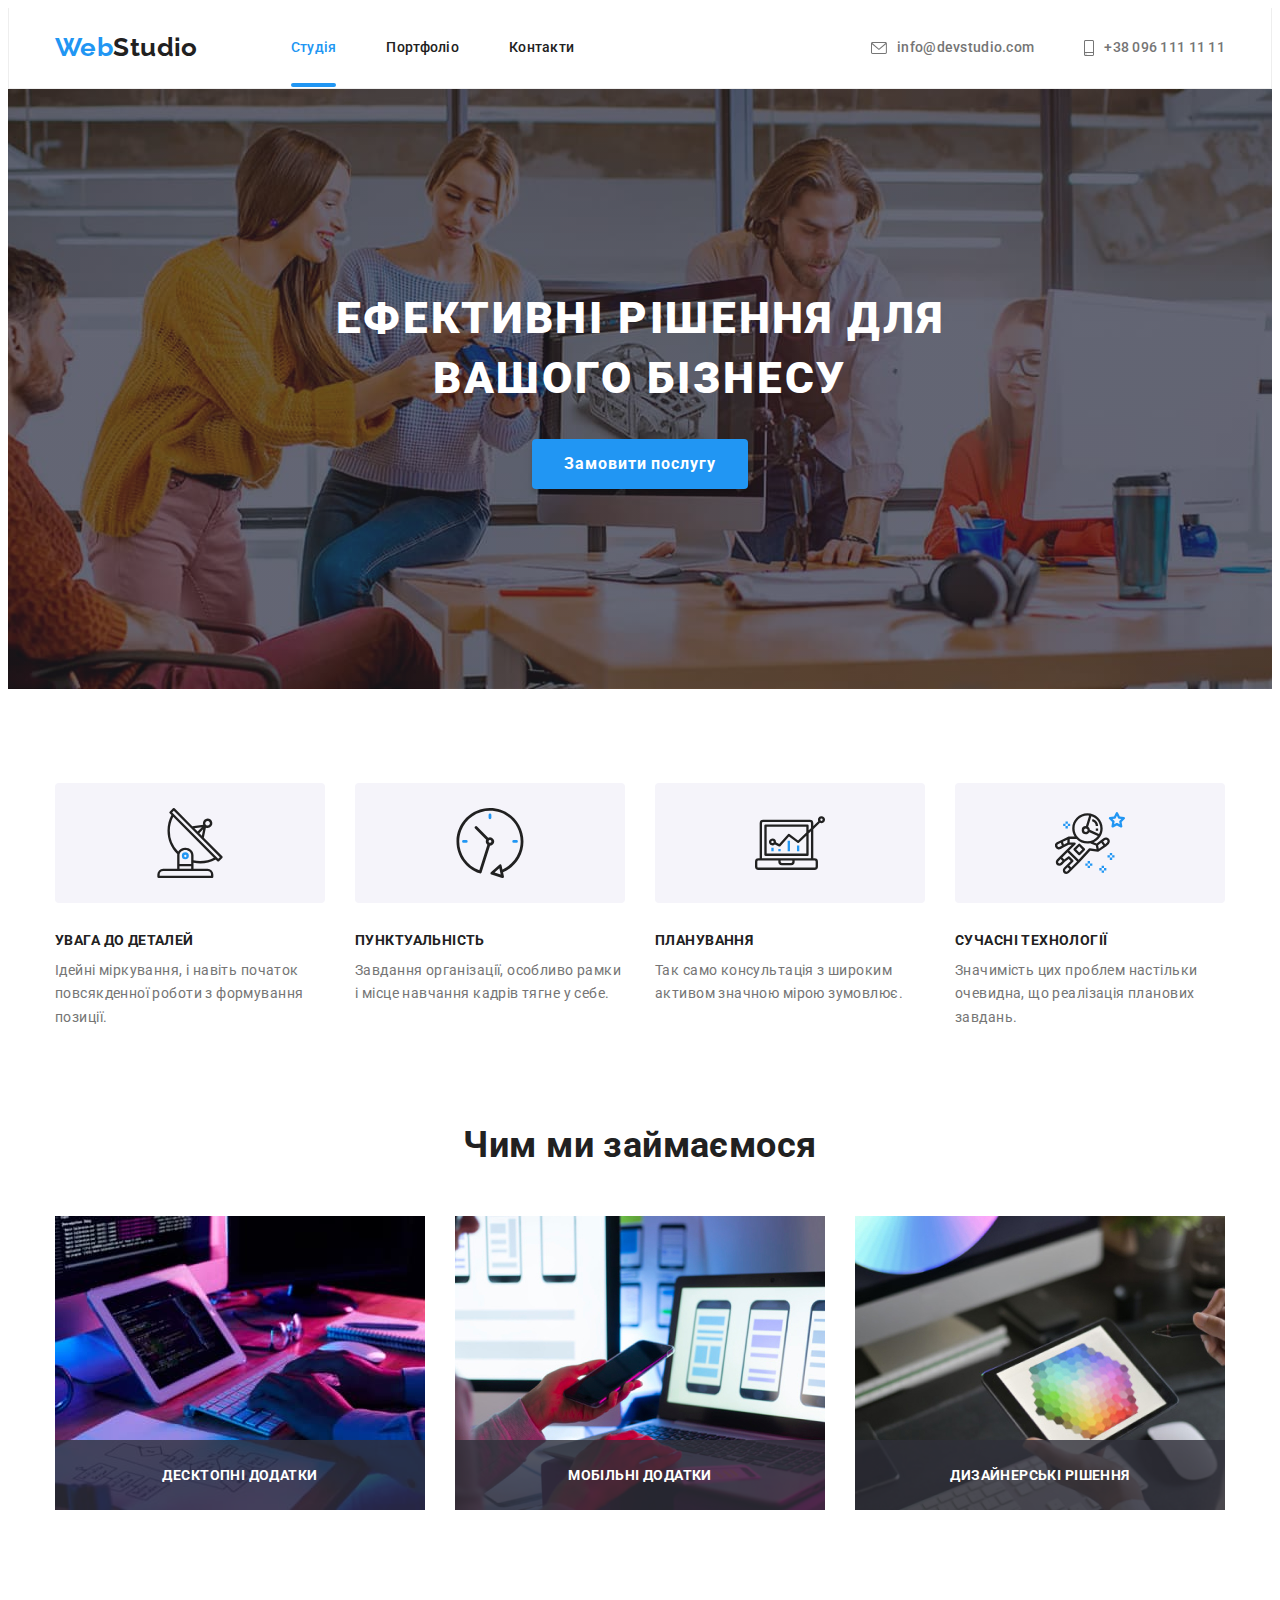
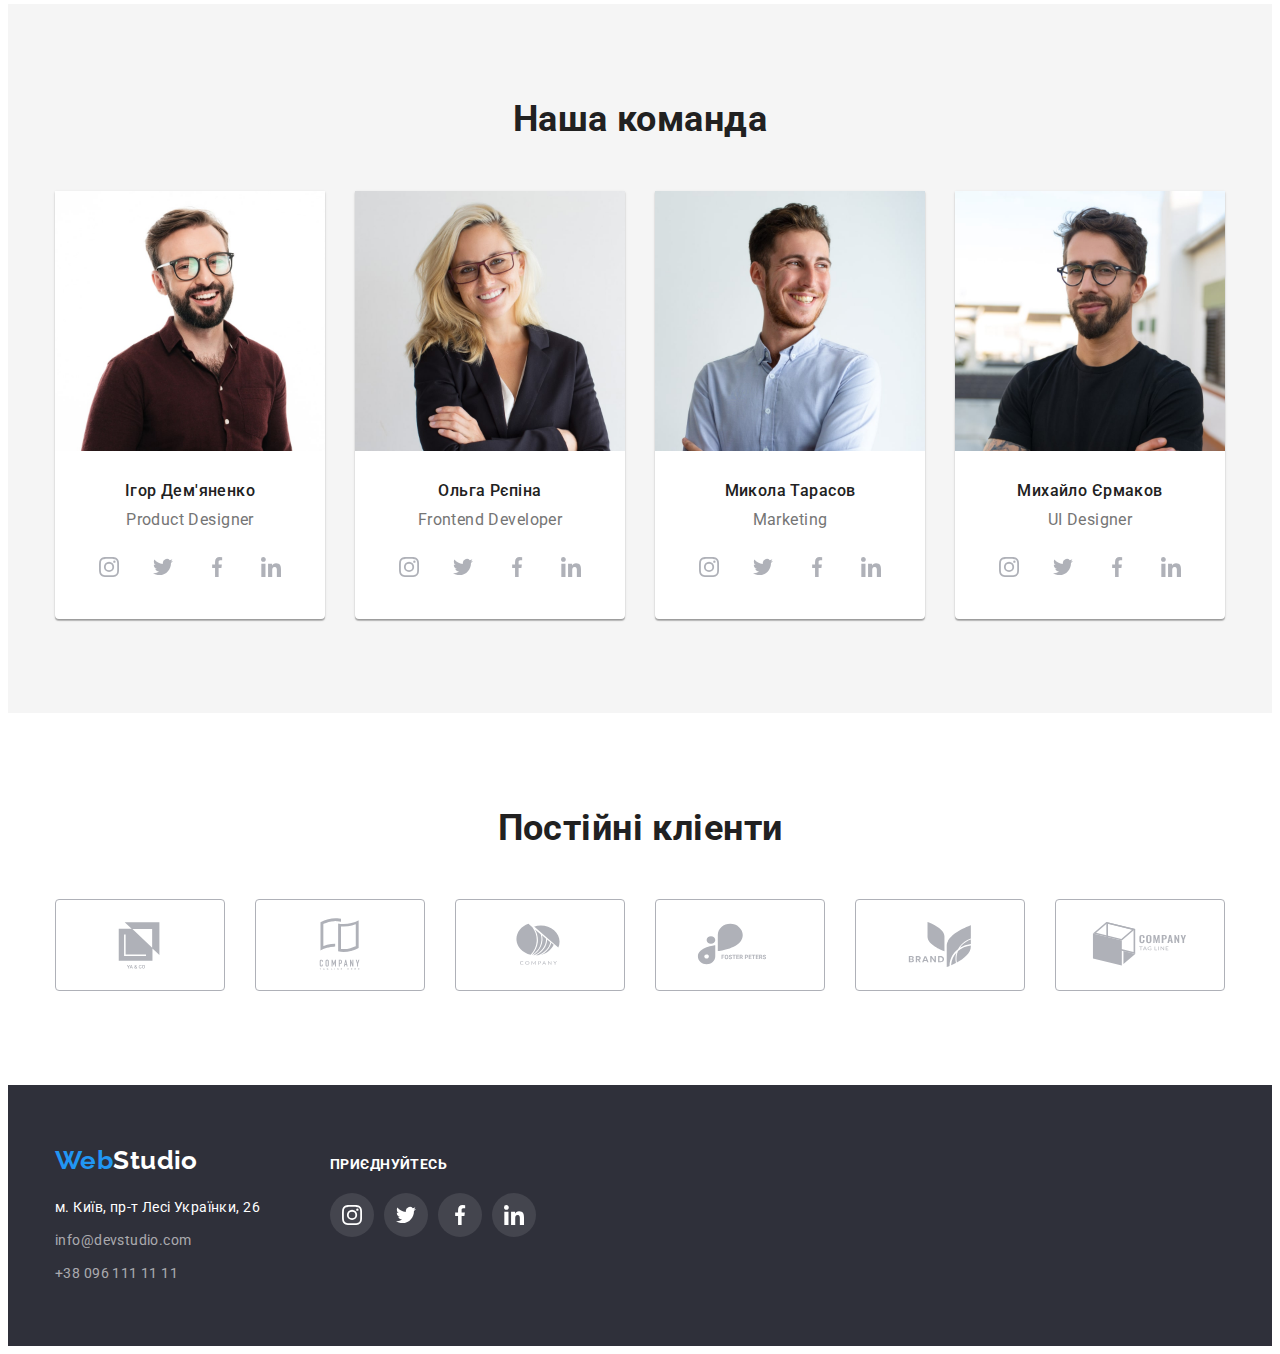
==== index.html @ e3853c9b "add new file" ====
<!DOCTYPE html>
<html lang="uk">
  <head>
    <meta charset="UTF-8" />
    <meta http-equiv="X-UA-Compatible" content="IE=edge" />
    <meta name="viewport" content="width=device-width, initial-scale=1.0" />
    <title>Студія</title>

    <!-- front famaly -->
    <link
      href="https://fonts.googleapis.com/css2?family=Raleway:wght@700&family=Roboto:wght@400;500;700;900&display=swap"
      rel="stylesheet"
    />

    <!-- normalize -->
    <link
      rel="stylesheet"
      href="https://cdnjs.cloudflare.com/ajax/libs/modern-normalize/1.1.0/modern-normalize.min.css"
      integrity="sha512-wpPYUAdjBVSE4KJnH1VR1HeZfpl1ub8YT/NKx4PuQ5NmX2tKuGu6U/JRp5y+Y8XG2tV+wKQpNHVUX03MfMFn9Q=="
      crossorigin="anonymous"
      referrerpolicy="no-referrer"
    />

    <!-- style -->
    <link rel="stylesheet" href="./css/style.css" />
  </head>

  <body>
    <!--Header section-->
    <header class="header">
      <div class="container contact-container">
        <nav class="menu-nav">
          <a class="header-logo-text link" href="./index.html" lang="en"><span>Web</span>Studio</a>
          <ul class="header-list list">
            <li class="header-item">
              <a class="header-link current link" href="./index.html">Студія</a>
            </li>
            <li class="header-item">
              <a class="header-link link" href="./portfolio.html">Портфоліо</a>
            </li>
            <li class="header-item">
              <a class="header-link link" href="">Контакти</a>
            </li>
          </ul>
        </nav>
        <!-- Contact -->
        <ul class="contacts-list list">
          <li class="сontact-item">
            <a class="сontact-link link" href="mailto:info@devstudio.com">
              <svg class="contacts-icon" width="16" height="12">
                <use href="./images/icons.svg#icon-envelope"></use>
              </svg>
              info@devstudio.com</a
            >
          </li>
          <li class="сontact-item">
            <a class="сontact-link link" href="tel:+380961111111">
              <svg class="contacts-icon" width="10" height="16">
                <use href="./images/icons.svg#icon-smartphone"></use>
              </svg>
              +38 096 111 11 11</a
            >
          </li>
        </ul>
      </div>
    </header>

    <!--Main section-->
    <main>
      <section class="hero section">
        <div class="container">
          <h1 class="hero-title">Ефективні рішення для вашого бізнесу</h1>
          <button class="hero-btn button" type="button" data-modal-open>Замовити послугу</button>
          <div class="backdrop is-hidden" data-modal>
            <div class="modal">
              <p></p>
              <button class="btn-close-modal" data-modal-close>
                <svg class="modal-close-icon" width="18" height="18">
                  <use href="./images/icons.svg#icon-close"></use>
                </svg>
              </button>
            </div>
          </div>
        </div>
      </section>

      <!--Our Advantage-->
      <section class="about section">
        <div class="container">
          <h2 class="visually-hidden">Наші переваги</h2>
          <ul class="about-list list">
            <li class="about-item">
              <div class="about-visual">
                <svg class="about-icon" width="70" height="70">
                  <use href="./images/icons.svg#icon-antenna"></use>
                </svg>
              </div>

              <div class="about-description">
                <h3 class="about-title">УВАГА ДО ДЕТАЛЕЙ</h3>
                <p class="about-text">
                  Ідейні міркування, і навіть початок повсякденної роботи з формування позиції.
                </p>
              </div>
            </li>

            <li class="about-item">
              <div class="about-visual">
                <svg class="about-icon" width="70" height="70">
                  <use href="./images/icons.svg#icon-clock"></use>
                </svg>
              </div>

              <div class="about-description">
                <h3 class="about-title">ПУНКТУАЛЬНІСТЬ</h3>
                <p class="about-text">
                  Завдання організації, особливо рамки і місце навчання кадрів тягне у себе.
                </p>
              </div>
            </li>

            <li class="about-item">
              <div class="about-visual">
                <svg class="about-icon" width="70" height="70">
                  <use href="./images/icons.svg#icon-diagram"></use>
                </svg>
              </div>

              <div class="about-description">
                <h3 class="about-title">ПЛАНУВАННЯ</h3>
                <p class="about-text">
                  Так само консультація з широким активом значною мірою зумовлює.
                </p>
              </div>
            </li>

            <li class="about-item">
              <div class="about-visual">
                <svg class="about-icon" width="70" height="70">
                  <use href="./images/icons.svg#icon-astronaut"></use>
                </svg>
              </div>
              <div class="about-description">
                <h3 class="about-title">СУЧАСНІ ТЕХНОЛОГІЇ</h3>
                <p class="about-text">
                  Значимість цих проблем настільки очевидна, що реалізація планових завдань.
                </p>
              </div>
            </li>
          </ul>
        </div>
      </section>

      <!--Our Work-->
      <section class="work section">
        <div class="container">
          <h2 class="section-title">Чим ми займаємося</h2>
          <ul class="work-list list">
            <li class="work-item">
              <div class="work-container">
                <img src="./images/img.jpg" alt="workpictures" width="370" height="294" />
                <div class="label">
                  <p class="label-text">ДЕСКТОПНІ ДОДАТКИ</p>
                </div>
              </div>
            </li>
            <li class="work-item">
              <div class="work-container">
                <img src="./images/img-1.jpg" alt="workpictures" width="370" height="294" />
                <div class="label">
                  <p class="label-text">МОБІЛЬНІ ДОДАТКИ</p>
                </div>
              </div>
            </li>
            <li class="work-item">
              <div class="work-container">
                <img src="./images/img-2.jpg" alt="workpictures" width="370" height="294" />
                <div class="label">
                  <p class="label-text">ДИЗАЙНЕРСЬКІ РІШЕННЯ</p>
                </div>
              </div>
            </li>
          </ul>
        </div>
      </section>

      <!--Our Team-->
      <section class="team section">
        <div class="container">
          <h2 class="section-title">Наша команда</h2>
          <ul class="team-list list">
            <li class="team-item">
              <img src="./team/team-1-min.jpg" alt="Ігор Дем'яненко" width="270" height="260" />
              <div class="members">
                <h3 class="team-title">Ігор Дем'яненко</h3>
                <p class="team-text" lang="en">Product Designer</p>
                <ul class="team-social-list list">
                  <li class="team-social-item">
                    <a class="team-social-link" href="">
                      <svg class="team-social-icon" width="20" height="20">
                        <use href="./images/icons.svg#icon-instagram"></use></svg
                    ></a>
                  </li>
                  <li class="team-social-item">
                    <a class="team-social-link" href="">
                      <svg class="team-social-icon" width="20" height="20">
                        <use href="./images/icons.svg#icon-twitter"></use>
                      </svg>
                    </a>
                  </li>
                  <li class="team-social-item">
                    <a class="team-social-link" href="">
                      <svg class="team-social-icon" width="20" height="20">
                        <use href="./images/icons.svg#icon-facebook"></use>
                      </svg>
                    </a>
                  </li>
                  <li class="team-social-item">
                    <a class="team-social-link" href="">
                      <svg class="team-social-icon" width="20" height="20">
                        <use href="./images/icons.svg#icon-linkedin"></use>
                      </svg>
                    </a>
                  </li>
                </ul>
              </div>
            </li>

            <li class="team-item">
              <img src="./team/team-2-min.jpg" alt="Ольга Рєпіна" width="270" height="260" />
              <div class="members">
                <h3 class="team-title">Ольга Рєпіна</h3>
                <p class="team-text" lang="en">Frontend Developer</p>
                <ul class="team-social-list list">
                  <li class="team-social-item">
                    <a class="team-social-link" href="">
                      <svg class="team-social-icon" width="20" height="20">
                        <use href="./images/icons.svg#icon-instagram"></use></svg
                    ></a>
                  </li>
                  <li class="team-social-item">
                    <a class="team-social-link" href="">
                      <svg class="team-social-icon" width="20" height="20">
                        <use href="./images/icons.svg#icon-twitter"></use>
                      </svg>
                    </a>
                  </li>
                  <li class="team-social-item">
                    <a class="team-social-link" href="">
                      <svg class="team-social-icon" width="20" height="20">
                        <use href="./images/icons.svg#icon-facebook"></use>
                      </svg>
                    </a>
                  </li>
                  <li class="team-social-item">
                    <a class="team-social-link" href="">
                      <svg class="team-social-icon" width="20" height="20">
                        <use href="./images/icons.svg#icon-linkedin"></use>
                      </svg>
                    </a>
                  </li>
                </ul>
              </div>
            </li>

            <li class="team-item">
              <img src="./team/team-3-min.jpg" alt="Микола Тарасов" width="270" height="260" />
              <div class="members">
                <h3 class="team-title">Микола Тарасов</h3>
                <p class="team-text" lang="en">Marketing</p>
                <ul class="team-social-list list">
                  <li class="team-social-item">
                    <a class="team-social-link" href="">
                      <svg class="team-social-icon" width="20" height="20">
                        <use href="./images/icons.svg#icon-instagram"></use></svg
                    ></a>
                  </li>
                  <li class="team-social-item">
                    <a class="team-social-link" href="">
                      <svg class="team-social-icon" width="20" height="20">
                        <use href="./images/icons.svg#icon-twitter"></use>
                      </svg>
                    </a>
                  </li>
                  <li class="team-social-item">
                    <a class="team-social-link" href="">
                      <svg class="team-social-icon" width="20" height="20">
                        <use href="./images/icons.svg#icon-facebook"></use>
                      </svg>
                    </a>
                  </li>
                  <li class="team-social-item">
                    <a class="team-social-link" href="">
                      <svg class="team-social-icon" width="20" height="20">
                        <use href="./images/icons.svg#icon-linkedin"></use>
                      </svg>
                    </a>
                  </li>
                </ul>
              </div>
            </li>

            <li class="team-item">
              <img src="./team/team-4-min.jpg" alt="Михайло Єрмаков" width="270" height="260" />
              <div class="members">
                <h3 class="team-title">Михайло Єрмаков</h3>
                <p class="team-text" lang="en">UI Designer</p>
                <ul class="team-social-list list">
                  <li class="team-social-item">
                    <a class="team-social-link" href="">
                      <svg class="team-social-icon" width="20" height="20">
                        <use href="./images/icons.svg#icon-instagram"></use></svg
                    ></a>
                  </li>
                  <li class="team-social-item">
                    <a class="team-social-link" href="">
                      <svg class="team-social-icon" width="20" height="20">
                        <use href="./images/icons.svg#icon-twitter"></use>
                      </svg>
                    </a>
                  </li>
                  <li class="team-social-item">
                    <a class="team-social-link" href="">
                      <svg class="team-social-icon" width="20" height="20">
                        <use href="./images/icons.svg#icon-facebook"></use>
                      </svg>
                    </a>
                  </li>
                  <li class="team-social-item">
                    <a class="team-social-link" href="">
                      <svg class="team-social-icon" width="20" height="20">
                        <use href="./images/icons.svg#icon-linkedin"></use>
                      </svg>
                    </a>
                  </li>
                </ul>
              </div>
            </li>
          </ul>
        </div>
      </section>

      <!-- Our regular clients-->
      <section class="clients section">
        <div class="container">
          <h2 class="section-title">Постійні кліенти</h2>
          <ul class="clients-list list">
            <li class="clients-item">
              <a class="clients-link" href="">
                <svg class="clients-icon" width="106" height="60">
                  <use href="./images/icons.svg#icon-Logo"></use>
                </svg>
              </a>
            </li>

            <li class="clients-item">
              <a class="clients-link" href="">
                <svg class="clients-icon" width="106" height="60">
                  <use href="./images/icons.svg#icon-Logo1"></use>
                </svg>
              </a>
            </li>
            <li class="clients-item">
              <a class="clients-link" href="">
                <svg class="clients-icon" width="106" height="60">
                  <use href="./images/icons.svg#icon-Logo2"></use>
                </svg>
              </a>
            </li>
            <li class="clients-item">
              <a class="clients-link" href="">
                <svg class="clients-icon" width="106" height="60">
                  <use href="./images/icons.svg#icon-Logo3"></use>
                </svg>
              </a>
            </li>
            <li class="clients-item">
              <a class="clients-link" href="">
                <svg class="clients-icon" width="106" height="60">
                  <use href="./images/icons.svg#icon-Logo4"></use>
                </svg>
              </a>
            </li>
            <li class="clients-item">
              <a class="clients-link" href="">
                <svg class="clients-icon" width="106" height="60">
                  <use href="./images/icons.svg#icon-Logo5"></use>
                </svg>
              </a>
            </li>
          </ul>
        </div>
      </section>
    </main>
    <!--Footer-->
    <footer class="footer">
      <!-- Логотип сайту -->
      <div class="container flex-block">
        <div>
          <a class="logo-footer link" href="./index.html"
            >Web<span class="logo-footer-part">Studio</span></a
          >
          <address class="footer-address">
            <!-- Контактна інформація -->
            <ul class="footer-contact-list list">
              <li class="contact-item">
                <p class="address">м. Київ, пр-т Лесі Українки, 26</p>
              </li>
              <li class="contact-item">
                <a class="footer-mail link" href="mailto:info@devstudio.com">info@devstudio.com</a>
              </li>
              <li class="contact-item">
                <a class="footer-tel link" href="tel:+380961111111">+38 096 111 11 11</a>
              </li>
            </ul>
          </address>
        </div>

        <!-- Footer Sign up -->

        <div class="footer-social">
          <p class="footer-social-title">ПРИЄДНУЙТЕСЬ</p>
          <ul class="footer-social-list list">
            <li class="footer-social-item">
              <a class="footer-social-link" href="">
                <svg class="footer-social-icon" width="20" height="20">
                  <use href="./images/icons.svg#icon-instagram"></use>
                </svg>
              </a>
            </li>

            <li class="footer-social-item">
              <a class="footer-social-link" href="">
                <svg class="footer-social-icon" width="20" height="20">
                  <use href="./images/icons.svg#icon-twitter"></use>
                </svg>
              </a>
            </li>

            <li class="footer-social-item">
              <a class="footer-social-link" href="">
                <svg class="footer-social-icon" width="20" height="20">
                  <use href="./images/icons.svg#icon-facebook"></use>
                </svg>
              </a>
            </li>

            <li class="footer-social-item">
              <a class="footer-social-link" href="">
                <svg class="footer-social-icon" width="20" height="20">
                  <use href="./images/icons.svg#icon-linkedin"></use>
                </svg>
              </a>
            </li>
          </ul>
        </div>
      </div>
    </footer>
    <!-- Java script modal window -->
    <script src="./js/modal.js"></script>
  </body>
</html>
---- css/style.css ----
:root {
  --primary-text-color: #757575;
  --title-text-color: #212121;
  --accent-color: #2196f3;
  --white-color: #ffffff;
  --background-color: #ffffff;
  --background-color-hero-footer: #2f303a;
  --background-color-second: #f5f5f5;
  --team-background-color: #f5f4fa;
  --main-sprite-color: #afb1b8;
  --portfolio-border: #eeeeee;
}
body {
  font-family: Roboto, sans-serif;
  color: var(--title-text-color);
  background-color: var(--background-color);
  letter-spacing: 0.03em;
  font-size: 14px;
}
/* reset */
html {
  box-sizing: border-box;
}
*,
*::after,
*::before {
  box-sizing: inherit;
}
/* Cтилі для обнулення верхніх відступів у елементів */
h1,
h2,
h3,
h4,
h5,
h6,
p {
  margin: 0;
}

/* Клас для онулення базових властивостей (ul) */
ul,
ol {
  list-style: none;
  padding-left: 0;
  margin: 0;
}

/* Класс для онулення базовых властивостей у силці(а) */
a {
  text-decoration: none;
  color: inherit;
}

/* Властивості для коректного відображення картинок */
img {
  display: block;
  max-width: 100%;
  height: auto;
}

/* Властивості для онуленя у крсива у адрес */

address {
  font-style: normal;
}
/* Container */
.container {
  width: 1200px;
  margin: 0 auto;
  padding: 0 15px;
}
/* Кнопка   */
span {
  color: var(--accent-color);
}

.visually-hidden {
  position: absolute;
  white-space: nowrap;
  width: 1px;
  height: 1px;
  overflow: hidden;
  border: 0;
  padding: 0;
  clip: rect(0 0 0 0);
  clip-path: inset(50%);
  margin: -1px;
}

/* Властивості для класу Section */

.section {
  padding-top: 94px;
  padding-bottom: 94px;
}

/* Dластивості для класу Footer */
.footer {
  padding-top: 60px;
  padding-bottom: 60px;
  background-color: var(--background-color-hero-footer);
}

/* ------------HEADER--------------- */

.header-list {
  display: flex;
}
.header-list:first-child {
  padding-right: 0;
}

.header-list list {
  margin-right: 50px;
}

/* --------------logo----------------- */
.header {
  background: var(--background-color);
  border-left: 1px solid #eeeeee;
  border-right: 1px solid #eeeeee;
  border-bottom: 1px solid #eeeeee;
}

.header-logo-text {
  display: block;
  padding-top: 24px;
  padding-bottom: 25px;
  margin-right: 93px;
  color: var(--title-text-color);
  font-family: Raleway, sans-serif;
  font-weight: 700;
  font-size: 26px;
  line-height: 1.19;
  text-decoration: none;
}
.header-logo:hover {
  color: var(--accent-color);
}
/*----------------Site nav--------------  */

.menu-nav {
  color: var(--title-text-color);
}

.menu-nav,
.header-list {
  display: flex;
  align-items: center;
}
.header-list {
  display: flex;
  gap: 50px;
}

.header-link {
  position: relative;
  font-weight: 500;
  line-height: 1.14;
  letter-spacing: 0.02em;
  color: var(--title-text-color);
  transition: color 250ms cubic-bezier(0.4, 0, 0.2, 1);
}

.header-list,
.header-link:hover,
.header-list,
.header-link:focus {
  color: var(--accent-color);
}

.header-link.current::after {
  display: block;
  content: '';
  position: absolute;
  left: 0;
  bottom: 0;
  width: 100%;
  height: 4px;
  border-radius: 2px;
  background-color: var(--accent-color);
  transform: translateY(32px);
  color: var(--accent-color);
  line-height: 1.14;
  font-weight: 500;
  letter-spacing: 0.02em;
}

.current {
  color: var(--accent-color);
}

.header-list,
.header-link.current:hover,
.header-list,
.header-link.current:focus {
  color: var(--accent-color);
}

/* --------Contact------------ */
.contact-container {
  display: flex;
}

.contacts-list {
  display: flex;
  align-items: center;
  justify-content: center;
  margin-left: auto;
  gap: 50px;
}

.сontact-link {
  display: flex;
  align-items: center;
  justify-content: center;
  margin: auto;
  color: var(--primary-text-color);
  font-weight: 500;
  line-height: 1.14;
  letter-spacing: 0.02em;
  transition: color 250ms cubic-bezier(0.4, 0, 0.2, 1);
}
.contacts-list,
.сontact-link:hover,
.contacts-list,
.сontact-link:focus {
  color: var(--accent-color);
}

.contacts-icon {
  margin-right: 10px;
  fill: currentColor;
}

/* -----------------HERO------------- */
.hero {
  background-color: var(--background-color-hero-footer);
  text-align: center;
  padding-top: 200px;
  padding-bottom: 200px;
  background-image: linear-gradient(rgba(47, 48, 58, 0.4), rgba(47, 48, 58, 0.4)),
    url(../images/bg-img.jpg);
  background-repeat: no-repeat;
  background-position: center;
  background-size: cover;
  max-width: 1600px;
  margin-left: auto;
  margin-right: auto;
}

.is-hidden {
  visibility: hidden;
  opacity: 0;
  pointer-events: none;
}
.backdrop.is-hidden .modal {
  transform: translate(-50%, -50%) scaleY(0);
}
.backdrop {
  position: fixed;
  top: 0;
  left: 0;
  width: 100%;
  height: 100%;
  background-color: rgba(0, 0, 0, 0.2);
  transition: opacity 300ms linear, visibility 300ms linear;
}

.modal {
  position: absolute;
  top: 50%;
  left: 50%;
  min-height: 500px;
  min-width: 521px;
  padding: 15px;
  background-color: var(--background-color);
  box-shadow: 0px 1px 3px rgba(0, 0, 0, 0.12), 0px 1px 1px rgba(0, 0, 0, 0.14),
    0px 2px 1px rgba(0, 0, 0, 0.2);
  border-radius: 4px;

  transform: translate(-50%, -50%) scaleY(1);
  transition: transform 300ms linear;
}
.btn-close-modal {
  position: absolute;
  top: 8px;
  right: 8px;
  width: 30px;
  height: 30px;
  border-radius: 50%;
  border: 1px solid rgba(0, 0, 0, 0.1);
  background-color: var(--background-color);
  display: flex;
  align-items: center;
  justify-content: center;
  padding: 0;
  cursor: pointer;
}

.hero-title {
  font-weight: 900;
  font-size: 44px;
  line-height: 1.36;
  letter-spacing: 0.06em;
  text-transform: uppercase;
  color: var(--white-color);
  max-width: 696px;
  margin-bottom: 30px;
  margin: 0 auto;
}

.hero-btn {
  background: var(--accent-color);
  color: var(--white-color);
  width: 216px;
  height: 50px;
  box-shadow: 0px 4px 4px rgba(0, 0, 0, 0.15);
  border: 0;
  border-radius: 4px;
  cursor: pointer;
  transition: color 250ms cubic-bezier(0.4, 0, 0.2, 1);
}

.hero-btn.button {
  font-family: inherit;
  font-weight: 700;
  display: inline-block;
  margin: 30px auto 0 auto;
  font-size: 16px;
  line-height: 1.88;
  letter-spacing: 0.06em;
}

.hero-btn.button:hover {
  color: var(--title-text-color);
  background-color: var(--accent-color);
}

.hero-btn.button:focus {
  color: var(--title-text-color);
}

/* -----------------Our Advantage------------- */

.about-list {
  display: flex;
  flex-wrap: wrap;
}

.about-item {
  width: 270px;
  margin-right: 30px;
}
.about-item:last-child {
  margin-right: 0;
}

.about-visual {
  display: flex;
  width: 270px;
  height: 120px;
  border-radius: 4px;
  align-items: center;
  justify-content: center;
  margin-bottom: 30px;
  background-color: var(--team-background-color);
}
.about-icon {
  display: flex;
  align-items: center;
  justify-content: center;
  background-color: var(--team-background-color);
}

.about-title {
  margin-top: 0;
  font-weight: 700;
  font-size: 14px;
  line-height: 1.14;
  text-transform: uppercase;
}
.about-text {
  margin-top: 10px;
  margin-bottom: 0;
  font-weight: 400;
  font-size: 14px;
  line-height: 1.71;
  color: var(--primary-text-color);
}

/* ----------------Our Work----------------- */

.work {
  padding-top: 0;
}

.section-title {
  font-size: 36px;
  line-height: 1.17;
  text-align: center;
  margin-bottom: 50px;
}

.work-list {
  display: flex;
}

.work-item {
  margin-right: 30px;
}
.work-item:nth-child(3n) {
  margin-right: 0;
}
.work-container {
  position: relative;
}

.label {
  display: flex;
  position: absolute;
  bottom: 0;
  left: 0;
  width: 370px;
  height: 70px;
  background: rgba(47, 48, 58, 0.8);
  align-items: center;
  justify-content: center;
}
.label-text {
  color: var(--white-color);
  font-weight: 700;
  font-size: 14px;
  line-height: 1.17;
  text-transform: uppercase;
}

/* ---------------------Our Team---------------------- */
.team {
  background-color: var(--background-color-second);
}

.section-title {
  margin-bottom: 50px;
  font-size: 36px;
  line-height: 1.17;
  text-align: center;
}
.team-list {
  display: flex;
}

.team-item {
  margin-right: 30px;
  background-color: var(--background-color);
  box-shadow: 0px 1px 3px rgba(0, 0, 0, 0.12), 0px 1px 1px rgba(0, 0, 0, 0.14),
    0px 2px 1px rgba(0, 0, 0, 0.2);
  border-radius: 0px 0px 4px 4px;
}
.team-item:nth-child(4n) {
  margin-right: 0;
}

.team-social-link {
  width: 44px;
  height: 44px;
  border-radius: 50%;
  background-color: var(--background-color);
  display: flex;
  align-items: center;
  justify-content: center;
  color: var(--main-sprite-color);
  transition: color 250ms cubic-bezier(0.4, 0, 0.2, 1),
    background-color 250ms cubic-bezier(0.4, 0, 0.2, 1);
}
.team-social-list {
  display: flex;
  align-items: center;
  justify-content: center;
  gap: 10px;
  margin-top: 16px;
}

.team-social-link:hover,
.team-social-link:focus {
  background-color: var(--accent-color);
  color: var(--background-color);
}

.team-social-icon {
  fill: currentColor;
}

.members {
  padding-top: 30px;
  padding-bottom: 30px;
}

.team-title {
  margin-bottom: 10px;
  font-weight: 500;
  font-size: 16px;
  line-height: 1.19;
  text-align: center;
}

.team-text {
  color: var(--primary-text-color);
  font-size: 16px;
  line-height: 1.19;
  text-align: center;
}

/* -----------Our regular clients------------------- */
.clients-section {
  background-color: var(--background-color);
}

.clients-list {
  display: flex;
  align-items: center;
  justify-content: center;
  gap: 30px;
}

.clients-item {
  background-color: var(--background-color);
}

.clients-link {
  border: 1px solid var(--main-sprite-color);
  border-radius: 4px;
  width: 170px;
  height: 92px;
  background-color: var(--header-main-color);
  display: flex;
  align-items: center;
  justify-content: center;
  color: var(--main-sprite-color);
  transition: color 250ms cubic-bezier(0.4, 0, 0.2, 1), border 250ms cubic-bezier(0.4, 0, 0.2, 1);
}

.clients-link:hover,
.clients-link:focus {
  color: var(--accent-color);
  border: 1px solid var(--accent-color);
}
.clients-icon {
  fill: currentColor;
}
/* -------------Footer--------------- */
.footer-logo {
  display: flex;
  align-items: baseline;
}
.logo-footer {
  font-family: 'Raleway', sans-serif;
  font-weight: 700;
  font-size: 26px;
  line-height: 1.19;
  color: var(--accent-color);
}
.logo-footer-part {
  color: var(--white-color);
}
.address {
  font-style: normal;
  font-size: 14px;
  line-height: 1.71;
  letter-spacing: 0.03em;
  color: var(--white-color);
}
.contact-item:not(:last-child) {
  margin-bottom: 9px;
}

.footer-address {
  margin-top: 20px;
}
.footer-mail,
.footer-tel {
  font-style: normal;
  font-size: 14px;
  line-height: 1.71;
  letter-spacing: 0.03em;
  color: rgba(255, 255, 255, 0.6);
  transition: color 250ms cubic-bezier(0.4, 0, 0.2, 1);
}
.footer-mail:hover,
.footer-tel:hover,
.footer-mail:focus,
.footer-tel:focus {
  color: var(--accent-color);
}
/* ------------- Footer Sign up--------------- */
.footer-social {
  margin-left: 70px;
}
.footer-social-title {
  display: block;
  margin-bottom: 20px;
  font-size: 14px;
  line-height: 1.14;
  font-weight: 700;
  letter-spacing: 0.03em;
  color: var(--white-color);
}
.flex-block {
  display: flex;
  align-items: baseline;
}
.footer-social-list {
  display: flex;
  align-items: center;
  justify-content: center;
  gap: 10px;
  margin-top: 20px;
  height: 100%;
}

.footer-social-link {
  width: 44px;
  height: 44px;
  border-radius: 50%;
  background-color: rgba(255, 255, 255, 0.1);
  display: flex;
  align-items: center;
  justify-content: center;
  color: var(--white-color);
  transition: background-color 250ms cubic-bezier(0.4, 0, 0.2, 1),
    color 250ms cubic-bezier(0.4, 0, 0.2, 1);
}

.footer-social-link:hover,
.footer-social-link:focus {
  background-color: var(--accent-color);
  color: var(--white-color);
}

.footer-social-icon {
  fill: currentColor;
}

/* -------------------Our Portfolio Work--------------------- */

/*----------Portfolio Main1--------------- */
.filter-btns-list.list {
  background-color: var(--background-color);
}

.filter-btn.button.active {
  font-weight: 700;
  font-size: 16px;
  line-height: 1.62;
  text-align: center;
  cursor: pointer;
  background-color: var(--accent-color);
  color: var(--white-color);
  letter-spacing: 0.03em;
}

.filter-btn.button {
  font-family: inherit;
  font-weight: 500;
  font-size: 16px;
  line-height: 1.62;
  text-align: center;
  cursor: pointer;
  letter-spacing: 0.03em;
}
.filter-btns-list,
.filter-btn.button:hover,
.filter-btns-list,
.filter-btn.button:focus {
  color: var(--white-color);
  background-color: var(--accent-color);
}

/* Portfolio Main2 */

.filter-btns-list {
  display: flex;
  justify-content: center;
  margin: 0 0 50px 0;
  gap: 8px;
}

.filter-btn {
  padding: 6px 22px;
  background-color: #f5f4fa;
  border-radius: 4px;
  border: solid transparent;
  font-family: inherit;
  font-weight: 500;
  font-size: 16px;
  line-height: 1.62;
  text-align: center;
  letter-spacing: 0.03em;
  color: #212121;
  cursor: pointer;
  transition: color 250ms cubic-bezier(0.4, 0, 0.2, 1),
    background-color 250ms cubic-bezier(0.4, 0, 0.2, 1),
    box-shadow 250ms cubic-bezier(0.4, 0, 0.2, 1);
}

.filter-btn:hover {
  color: var(--white-color);
  background-color: var(--accent-color);
  box-shadow: 0px 3px 1px rgba(0, 0, 0, 0.1), 0px 1px 2px rgba(0, 0, 0, 0.08),
    0px 2px 2px rgba(0, 0, 0, 0.12);
}
.filter-btn:focus {
  color: var(--white-color);
}

/* -------------------Our Portfolio Work--------------------- */

/* ------------Project List---------------- */
.project-list {
  display: flex;
  flex-wrap: wrap;
}

.project-item {
  margin-right: 30px;
  margin-bottom: 30px;
  background-color: var(--white-color);
}

.project-item:nth-child(3n) {
  margin-right: 0;
}

.project-item:nth-last-child(-n + 3) {
  margin-bottom: 0;
}

.project-link {
  display: block;
  transition: box-shadow 250ms cubic-bezier(0.4, 0, 0.2, 1);
}
.project-thumb {
  position: relative;
  overflow: hidden;
}

.project-meta {
  position: absolute;
  top: 0;
  left: 0;
  font-size: 18px;
  line-height: 1.6;
  letter-spacing: 0.03em;
  color: var(--white-color);
  background-color: rgba(33, 150, 243, 0.9);
  height: 100%;
  padding: 63px 24px;
  transform: translateY(100%);
  transition: transform 300ms linear;
  /* overflow: auto; коли тексту багато додає скрол*/
}
.project-item:hover .project-meta {
  transform: translateY(0);
}

.project-link:hover,
.project-link:focus {
  box-shadow: 0px 1px 1px rgba(0, 0, 0, 0.12), 0px 4px 4px rgba(0, 0, 0, 0.06),
    1px 4px 6px rgba(0, 0, 0, 0.16);
}

/* -----Work-projects------- */
.work-projects {
  padding-top: 20px;
  padding-bottom: 20px;
  padding-left: 24px;
  padding-right: 24px;
  border-left: 1px solid #eeeeee;
  border-right: 1px solid #eeeeee;
  border-bottom: 1px solid #eeeeee;
}

.project-name {
  margin-bottom: 4px;
  font-size: 18px;
  line-height: 2;
  letter-spacing: 0.06em;
  color: var(--title-text-color);
}
.projects-text {
  font-size: 16px;
  line-height: 1.88;
  color: var(--primary-text-color);
}
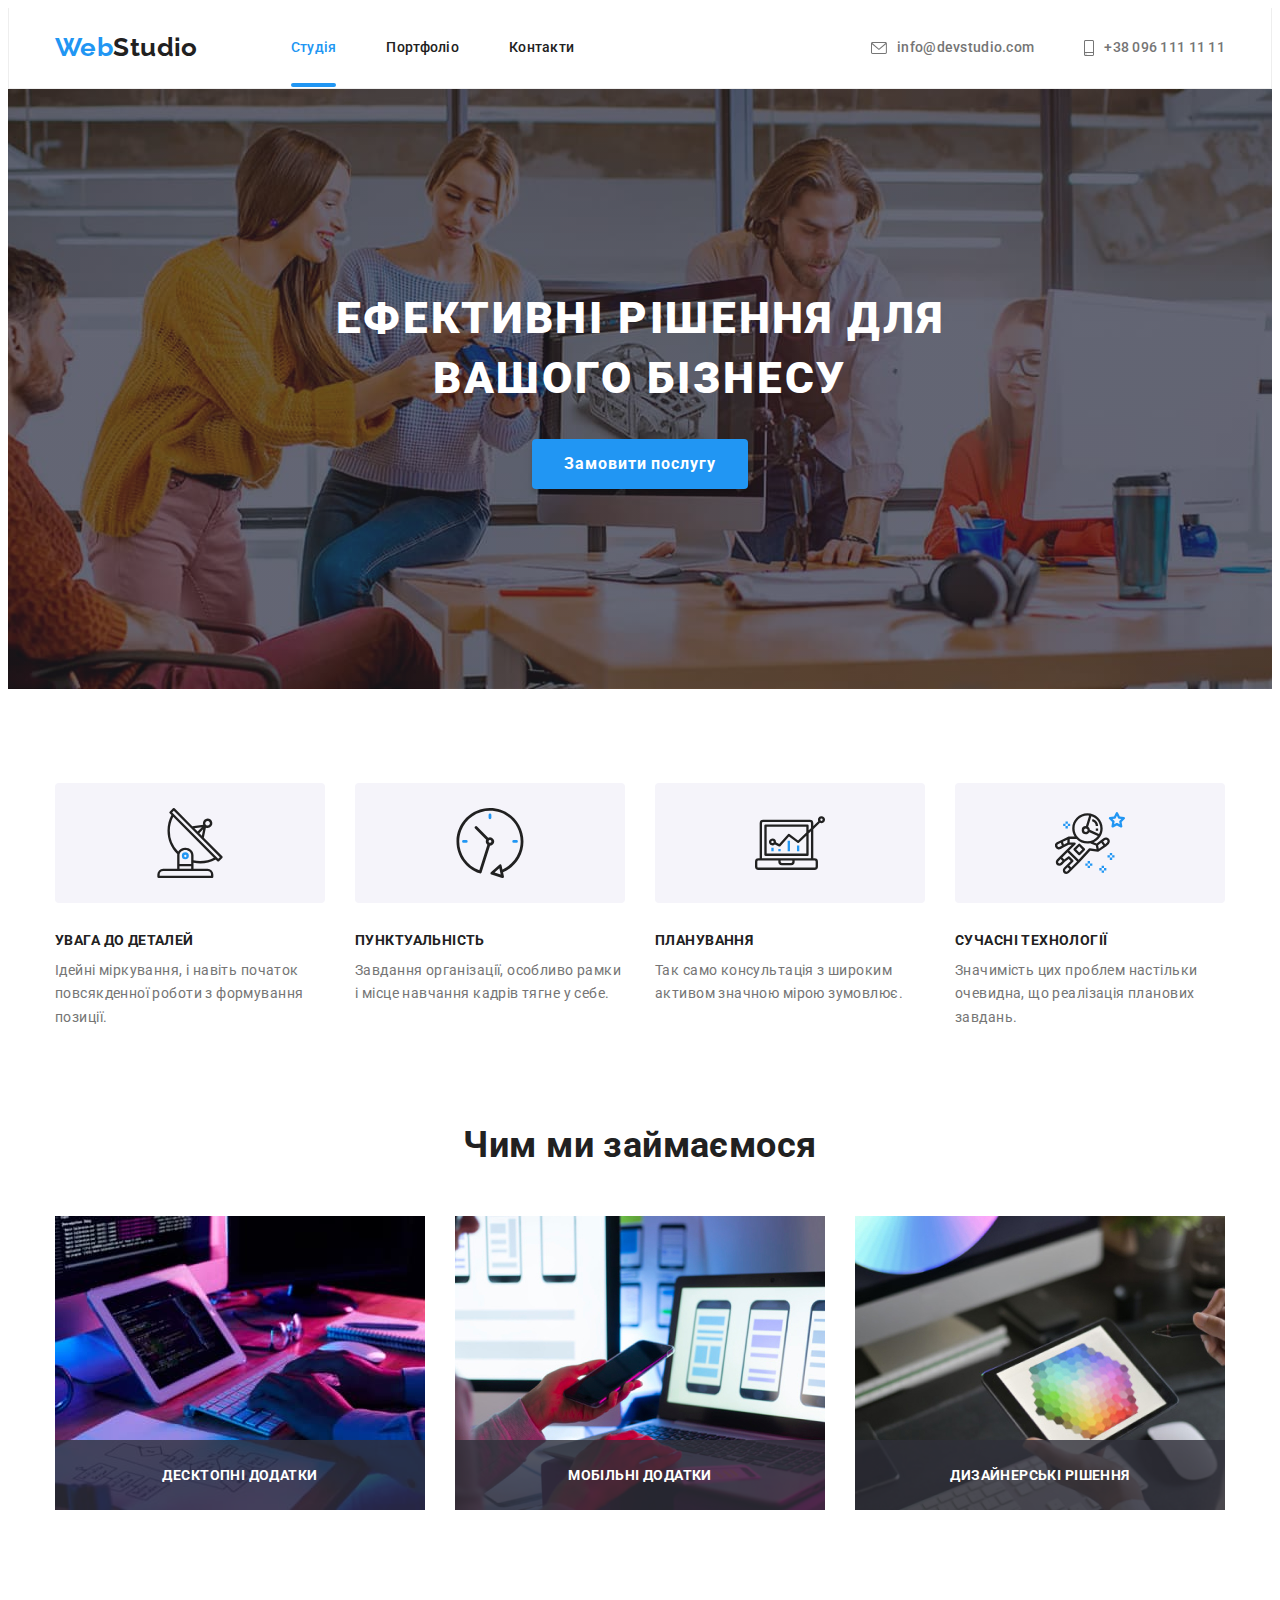
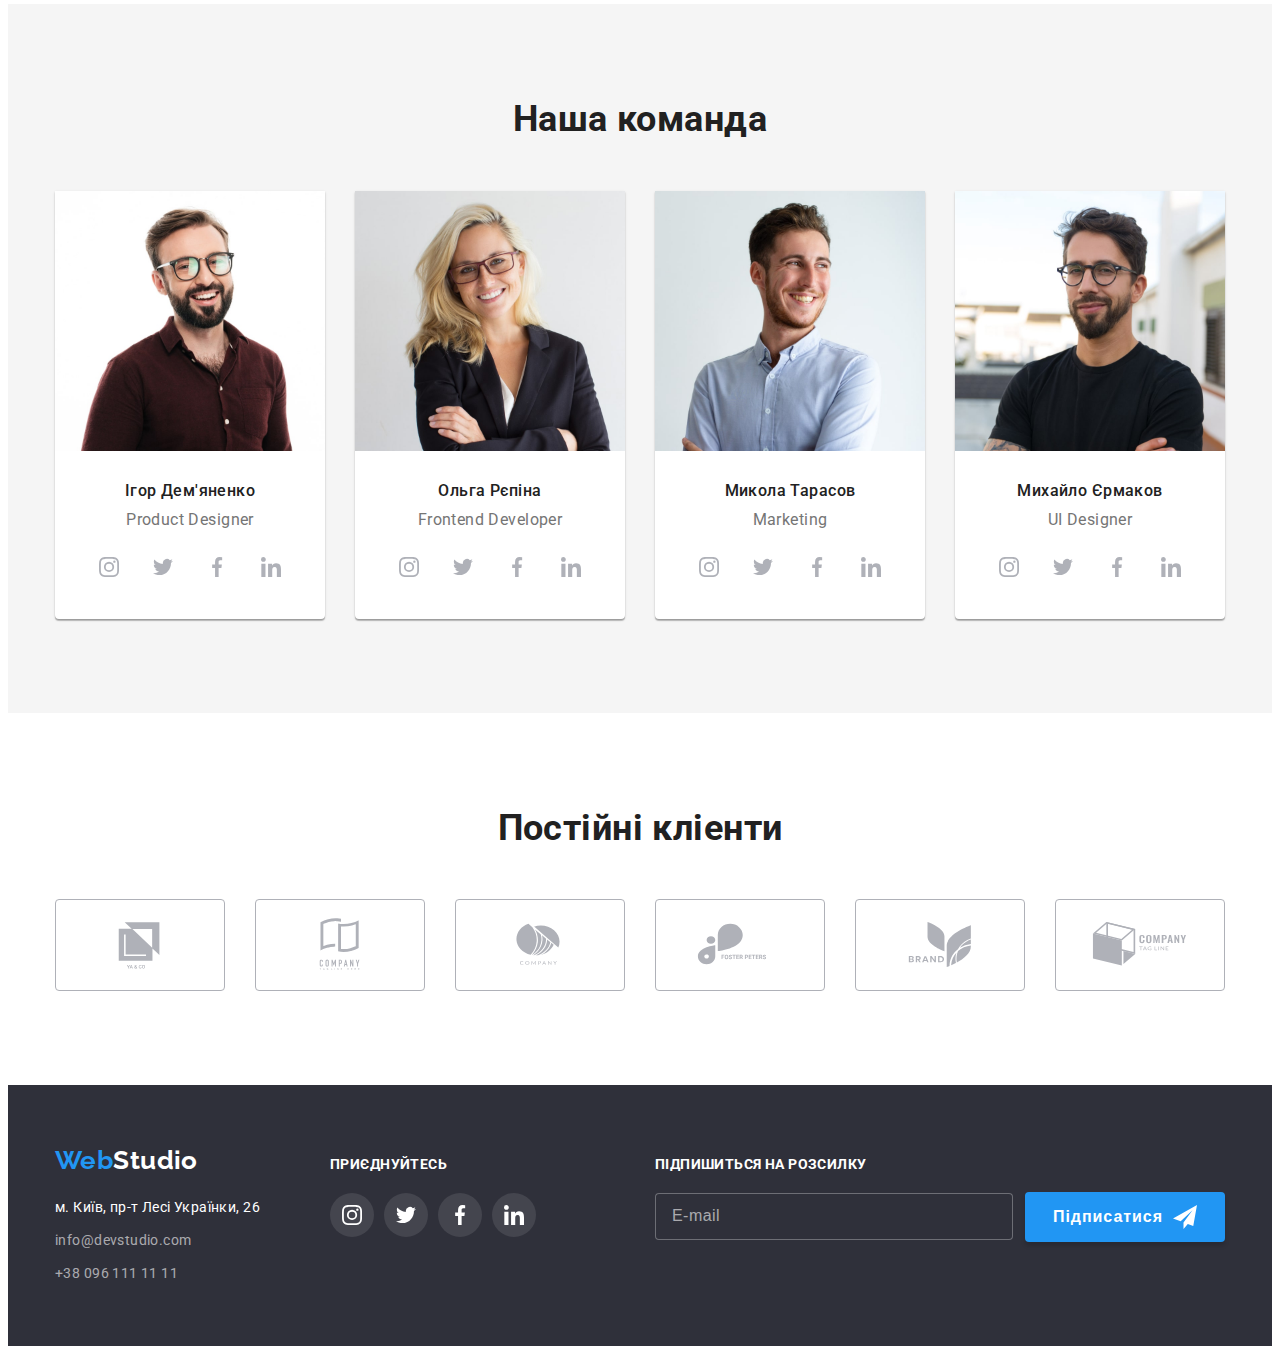
==== commit ae02f057: "add new files" ====
--- a/index.html
+++ b/index.html
@@ -454,6 +454,22 @@
             </li>
           </ul>
         </div>
+        <!-- Subscribe -->
+        <div class="subs-mail-form">
+          <p class="subs-tittle">Підпишиться на розсилку</p>
+          <div class="subs-form-field">
+            <form class="subs-form">
+              <label for="subs-mailing">
+                <input type="email" name="mail" id="mail" autocomplete="on" placeholder="E-mail" />
+              </label>
+              <button class="subs-mail-btn" type="submit">
+                Підписатися<svg class="send-icon" width="24" height="24">
+                  <use href="./images/icons.svg#icon-send"></use>
+                </svg>
+              </button>
+            </form>
+          </div>
+        </div>
       </div>
     </footer>
     <!-- Java script modal window -->
--- a/css/style.css
+++ b/css/style.css
@@ -484,7 +484,7 @@
 .team-social-link:hover,
 .team-social-link:focus {
   background-color: var(--accent-color);
-  color: var(--background-color);
+  color: var(--title-text-color);
 }
 
 .team-social-icon {
@@ -634,10 +634,84 @@
 .footer-social-link:hover,
 .footer-social-link:focus {
   background-color: var(--accent-color);
-  color: var(--white-color);
+  color: var(--title-text-color);
 }
 
 .footer-social-icon {
+  fill: currentColor;
+}
+
+/* ----------Subscribe---------------- */
+.subs-mail-form {
+  display: block;
+  margin-left: auto;
+}
+
+.subs-tittle {
+  font-size: 14px;
+  font-weight: 700;
+  text-transform: uppercase;
+  color: var(--white-color);
+  margin-bottom: 20px;
+}
+.subs-form {
+  display: flex;
+  align-items: center;
+}
+
+.subs-form-field input::placeholder {
+  font-weight: 400;
+  font-size: 16px;
+  line-height: 1.25;
+  letter-spacing: 0.03em;
+  color: rgba(255, 255, 255, 0.6);
+}
+
+.subs-form-field input {
+  margin-right: 12px;
+  width: 358px;
+  padding-left: 16px;
+  padding-top: 15px;
+  padding-bottom: 15px;
+  border: 1px solid rgba(255, 255, 255, 0.3);
+  border-radius: 4px;
+  background-color: var(--background-color-hero-footer);
+  color: var(--white-color);
+}
+
+.subs-mail-btn {
+  position: relative;
+  border: none;
+  padding: 10px 62px 10px 28px;
+  border-radius: 4px;
+  min-width: 200px;
+  font-weight: 700;
+  font-size: 16px;
+  line-height: 1.88;
+  align-items: center;
+  text-align: center;
+  letter-spacing: 0.06em;
+  background-color: var(--accent-color);
+  color: var(--white-color);
+  cursor: pointer;
+  box-shadow: 0px 4px 4px rgba(0, 0, 0, 0.15);
+
+  transition: color 300ms cubic-bezier(0.4, 0, 0.2, 1);
+}
+
+.subs-mail-btn:hover {
+  color: var(--title-text-color);
+  background-color: var(--accent-color);
+}
+
+.subs-mail-btn:focus {
+  color: var(--title-text-color);
+}
+
+.send-icon {
+  position: absolute;
+  top: 13px;
+  right: 28px;
   fill: currentColor;
 }
 
@@ -713,8 +787,6 @@
   color: var(--white-color);
 }
 
-/* -------------------Our Portfolio Work--------------------- */
-
 /* ------------Project List---------------- */
 .project-list {
   display: flex;
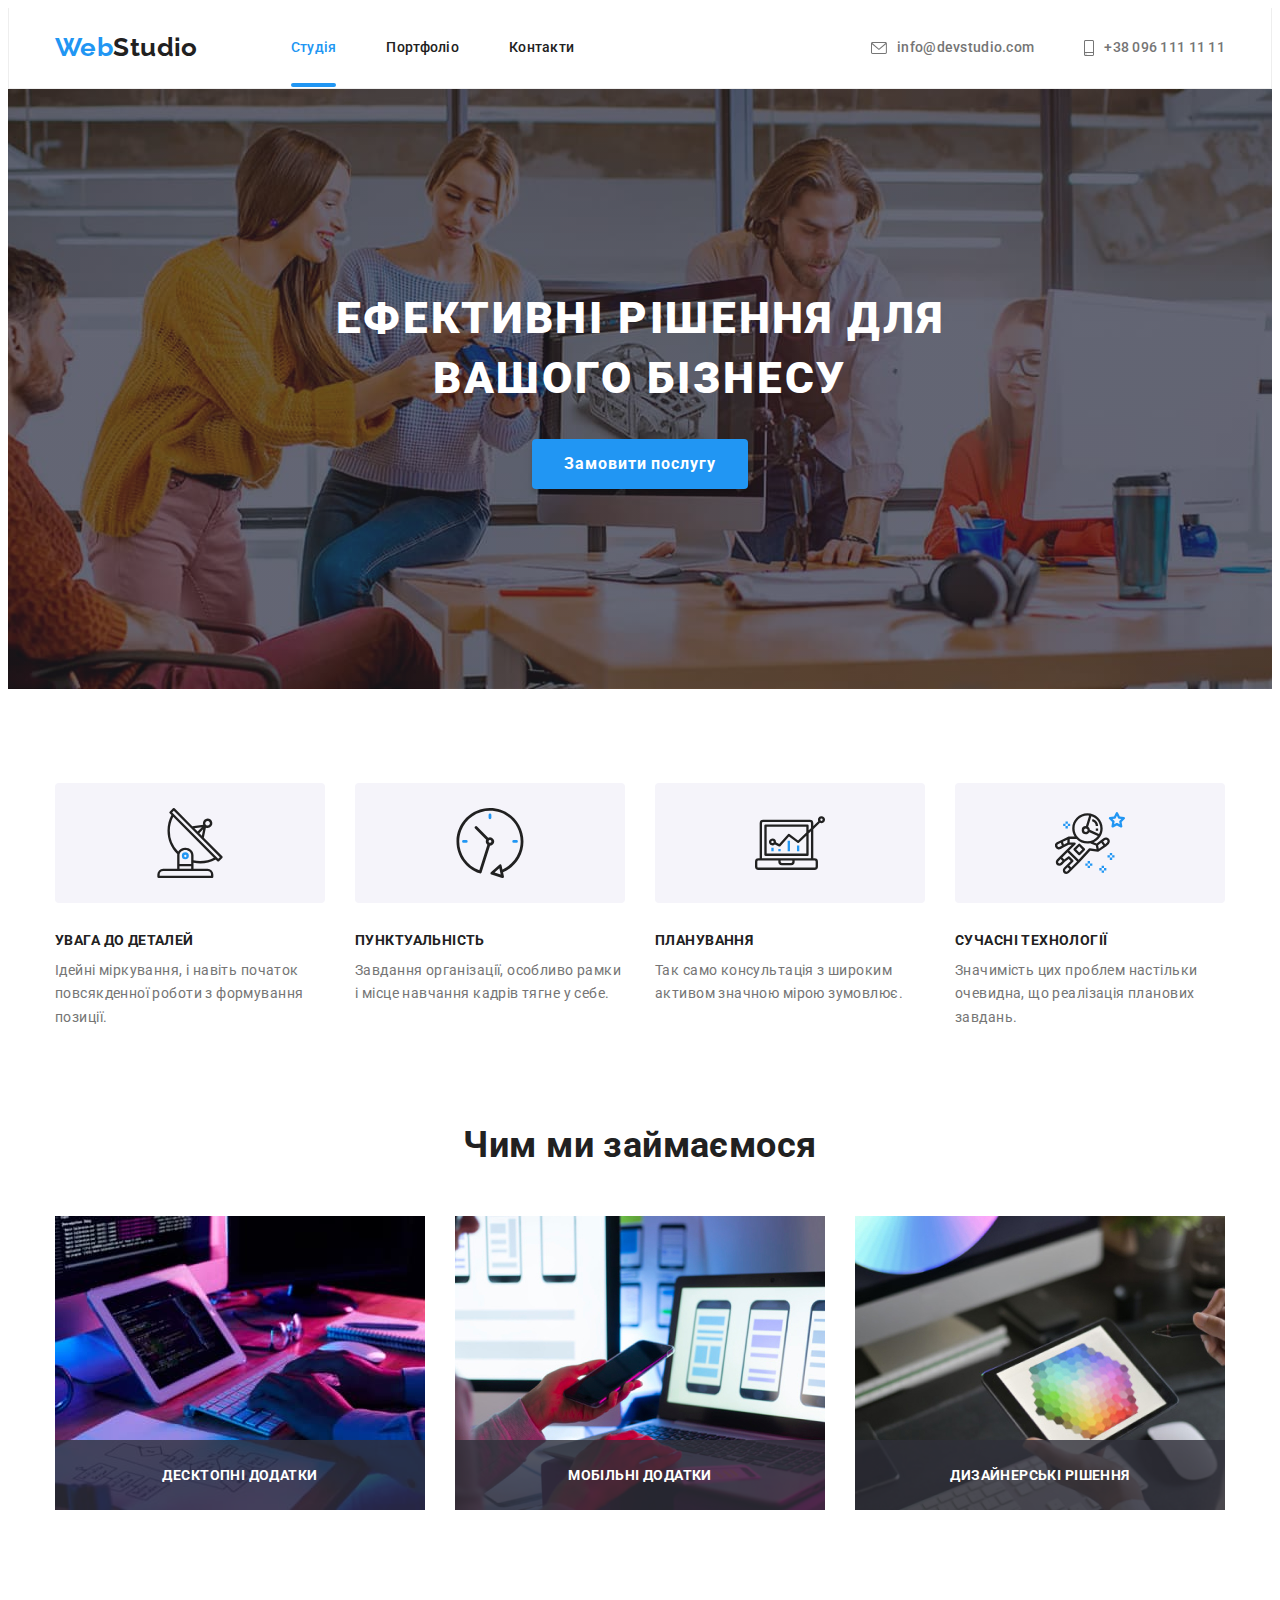
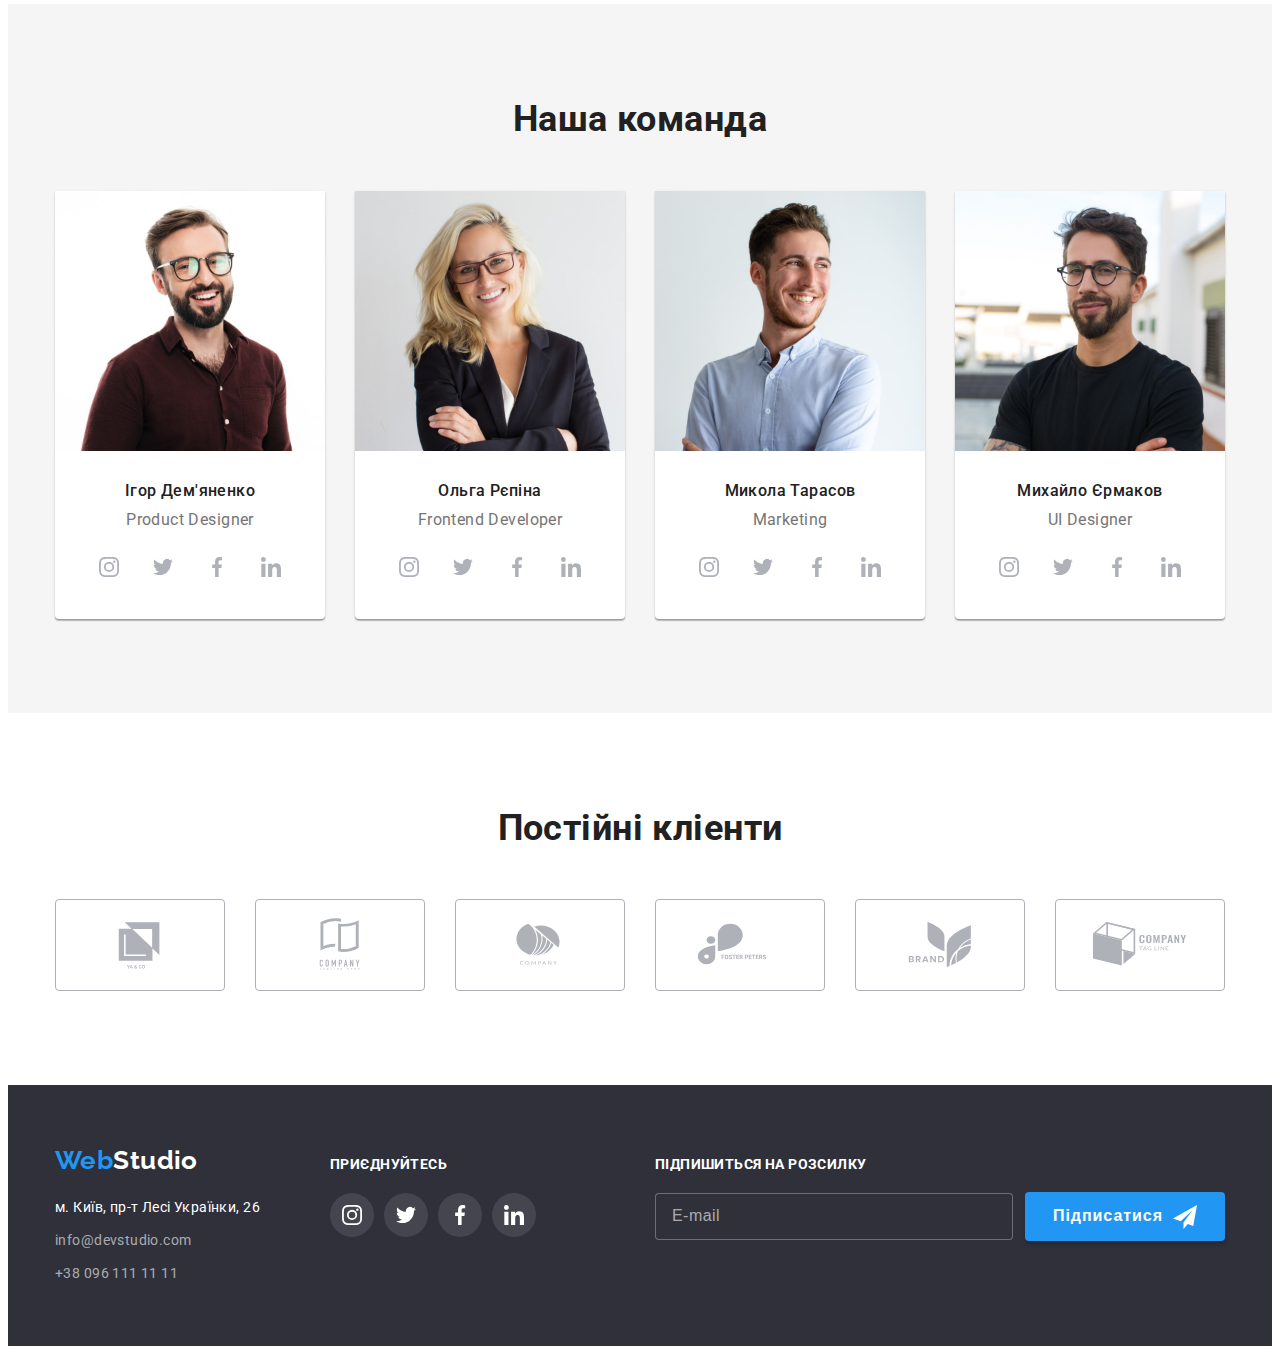
==== commit 3c17724e: "add new file" ====
--- a/index.html
+++ b/index.html
@@ -73,12 +73,58 @@
           <button class="hero-btn button" type="button" data-modal-open>Замовити послугу</button>
           <div class="backdrop is-hidden" data-modal>
             <div class="modal">
-              <p></p>
               <button class="btn-close-modal" data-modal-close>
                 <svg class="modal-close-icon" width="18" height="18">
                   <use href="./images/icons.svg#icon-close"></use>
                 </svg>
               </button>
+              <p class="form-title">Залиште свої дані, ми вам передзвонимо</p>
+              <form class="modal-form">
+                <div class="form-field">
+                  <input type="text" class="form-input" name="user-text" id="name" />
+                  <label for="name" class="form-label">Ім'я</label>
+                  <svg class="icon-form" width="18" height="18">
+                    <use href="./images/icons.svg#icon-person"></use>
+                  </svg>
+                </div>
+                <div class="form-field">
+                  <input type="tel" class="form-input" name="tel" id="name" />
+                  <label for="name" class="form-label">Телефон</label>
+                  <svg class="icon-form" width="18" height="18">
+                    <use href="./images/icons.svg#icon-phone"></use>
+                  </svg>
+                </div>
+                <div class="form-field">
+                  <input type="email" class="form-input" name="email" id="name" />
+                  <label for="name" class="form-label">Пошта</label>
+                  <svg class="icon-form" width="18" height="18">
+                    <use href="./images/icons.svg#icon-mail"></use>
+                  </svg>
+                </div>
+                <div class="form-comment">
+                  <label for="comment" class="commentar">Коментар</label>
+                  <textarea
+                    class="form-area"
+                    name="comment"
+                    id="comment"
+                    placeholder="Введіть текст"
+                  ></textarea>
+                </div>
+                <div class="form-checkbox">
+                  <label for="text" class="label-check">
+                    <input
+                      type="checkbox"
+                      class="input-checkbox"
+                      name="text"
+                      value="text"
+                      id="text"
+                    />
+                    <span class="icon-checkbox"></span>
+                    Погоджуюся з розсилкою та приймаю<a class="policy" href="#">Умови договору</a>
+                  </label>
+                </div>
+                <button class="form-btn" type="submit">Відправити</button>
+              </form>
             </div>
           </div>
         </div>
@@ -459,7 +505,7 @@
           <p class="subs-tittle">Підпишиться на розсилку</p>
           <div class="subs-form-field">
             <form class="subs-form">
-              <label for="subs-mailing">
+              <label for="name">
                 <input type="email" name="mail" id="mail" autocomplete="on" placeholder="E-mail" />
               </label>
               <button class="subs-mail-btn" type="submit">
--- a/css/style.css
+++ b/css/style.css
@@ -340,6 +340,180 @@
 .hero-btn.button:focus {
   color: var(--title-text-color);
 }
+/* ---------------Modal form in Hero section------------- */
+textarea {
+  resize: none;
+}
+
+.form-title {
+  font-weight: 700;
+  font-size: 20px;
+  line-height: 1.15;
+  text-align: center;
+  letter-spacing: 0.03em;
+  color: var(--title-text-color);
+  margin-top: 40px;
+  justify-content: center;
+}
+
+.modal-form {
+  padding: 40px;
+}
+
+.form-field {
+  position: relative;
+  margin-bottom: 28px;
+}
+
+.form-label {
+  position: absolute;
+  font-size: 12px;
+  line-height: 1.16;
+  letter-spacing: 0.01em;
+  color: var(--primary-text-color);
+  top: -50%;
+  left: 0;
+  transform: translateY(20%);
+}
+
+.form-input {
+  width: 100%;
+  padding: 11px;
+  padding-left: 42px;
+  font: inherit;
+  outline: transparent;
+  border: 1px solid rgba(33, 33, 33, 0.2);
+  border-radius: 4px;
+  transition-property: background-color, fill;
+  transition-duration: 250ms;
+  transition-timing-function: cubic-bezier(0.4, 0, 0.2, 1);
+}
+
+.form-input:focus,
+.form-area:focus {
+  border: 1px solid #2196f3;
+}
+
+.form-input:focus ~ .icon-form {
+  fill: #2196f3;
+}
+
+.icon-form {
+  position: absolute;
+  top: 50%;
+  left: 12px;
+  display: inline-block;
+  transform: translateY(-50%);
+}
+
+.form-comment {
+  position: relative;
+}
+
+.commentar {
+  position: absolute;
+  font-size: 12px;
+  line-height: 1.16;
+  letter-spacing: 0.01em;
+  color: var(--title-text-color);
+  top: 0;
+  left: 0;
+  transform: translateY(-120%);
+}
+
+.form-area {
+  width: 100%;
+  padding: 12px 16px;
+  height: 120px;
+  outline: transparent;
+  border: 1px solid rgba(33, 33, 33, 0.2);
+  border-radius: 4px;
+  font-size: 12px;
+  line-height: 1.16;
+  letter-spacing: 0.01em;
+}
+
+.form-area::placeholder {
+  color: rgba(117, 117, 117, 0.5);
+}
+
+.form-checkbox {
+  padding-top: 20px;
+}
+
+.label-check {
+  display: flex;
+  align-items: center;
+  justify-content: center;
+  font-size: 14px;
+  line-height: 1.71;
+  letter-spacing: 0.03em;
+  color: var(--primary-text-color);
+}
+
+.input-checkbox {
+  position: absolute;
+  width: 1px;
+  height: 1px;
+  margin: -1px;
+  border: 0;
+  padding: 0;
+  clip: rect(0 0 0 0);
+  overflow: hidden;
+}
+
+.icon-checkbox {
+  display: inline-block;
+  margin-right: 7px;
+  width: 16px;
+  height: 15px;
+  border-radius: 2px;
+  border: 2px solid #212121;
+  transition-property: background-color, fill;
+  transition-duration: 250ms;
+  transition-timing-function: cubic-bezier(0.4, 0, 0.2, 1);
+  cursor: pointer;
+}
+
+.policy {
+  margin-left: 5px;
+  color: var(--accent-color);
+  text-decoration: underline;
+}
+
+.input-checkbox:checked + .icon-checkbox {
+  border-color: #2196f3;
+  background-color: #2196f3;
+  background-image: url(/images/icon-check.svg);
+  background-size: contain;
+  background-origin: border-box;
+}
+
+.form-btn {
+  display: block;
+  align-items: center;
+  justify-content: center;
+  min-width: 200px;
+  height: 50px;
+  font-weight: 700;
+  font-size: 16px;
+  line-height: 1.88;
+  letter-spacing: 0.06em;
+  color: #ffffff;
+  background-color: var(--accent-color);
+  border: none;
+  border-radius: 4px;
+  margin: 30px auto 0;
+  transition-property: background-color, fill;
+  transition-duration: 250ms;
+  transition-timing-function: cubic-bezier(0.4, 0, 0.2, 1);
+  cursor: pointer;
+}
+
+.form-btn:hover {
+  color: var(--title-text-color);
+  box-shadow: 0px 4px 4px rgba(0, 0, 0, 0.15);
+}
 
 /* -----------------Our Advantage------------- */
 
@@ -670,9 +844,7 @@
 .subs-form-field input {
   margin-right: 12px;
   width: 358px;
-  padding-left: 16px;
-  padding-top: 15px;
-  padding-bottom: 15px;
+  padding: 15px 16px;
   border: 1px solid rgba(255, 255, 255, 0.3);
   border-radius: 4px;
   background-color: var(--background-color-hero-footer);
@@ -687,7 +859,7 @@
   min-width: 200px;
   font-weight: 700;
   font-size: 16px;
-  line-height: 1.88;
+  line-height: 1.8;
   align-items: center;
   text-align: center;
   letter-spacing: 0.06em;
